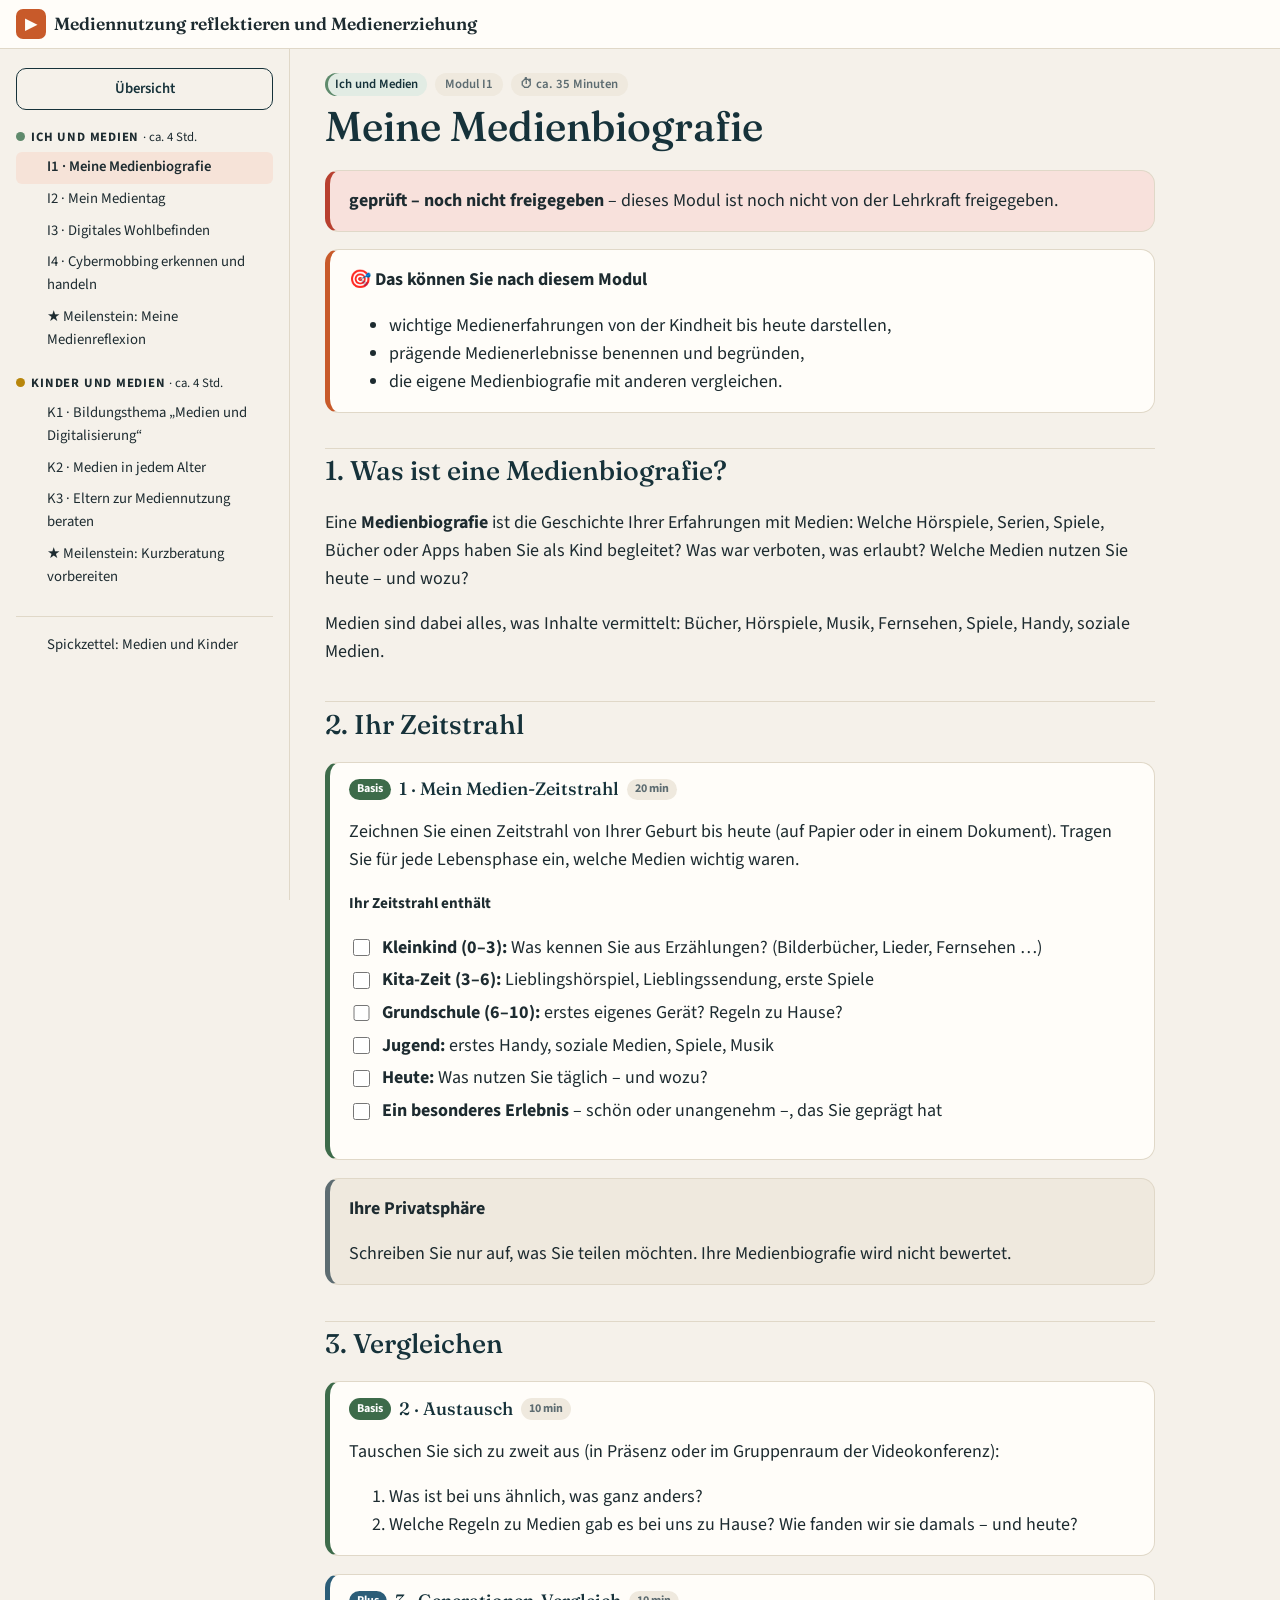
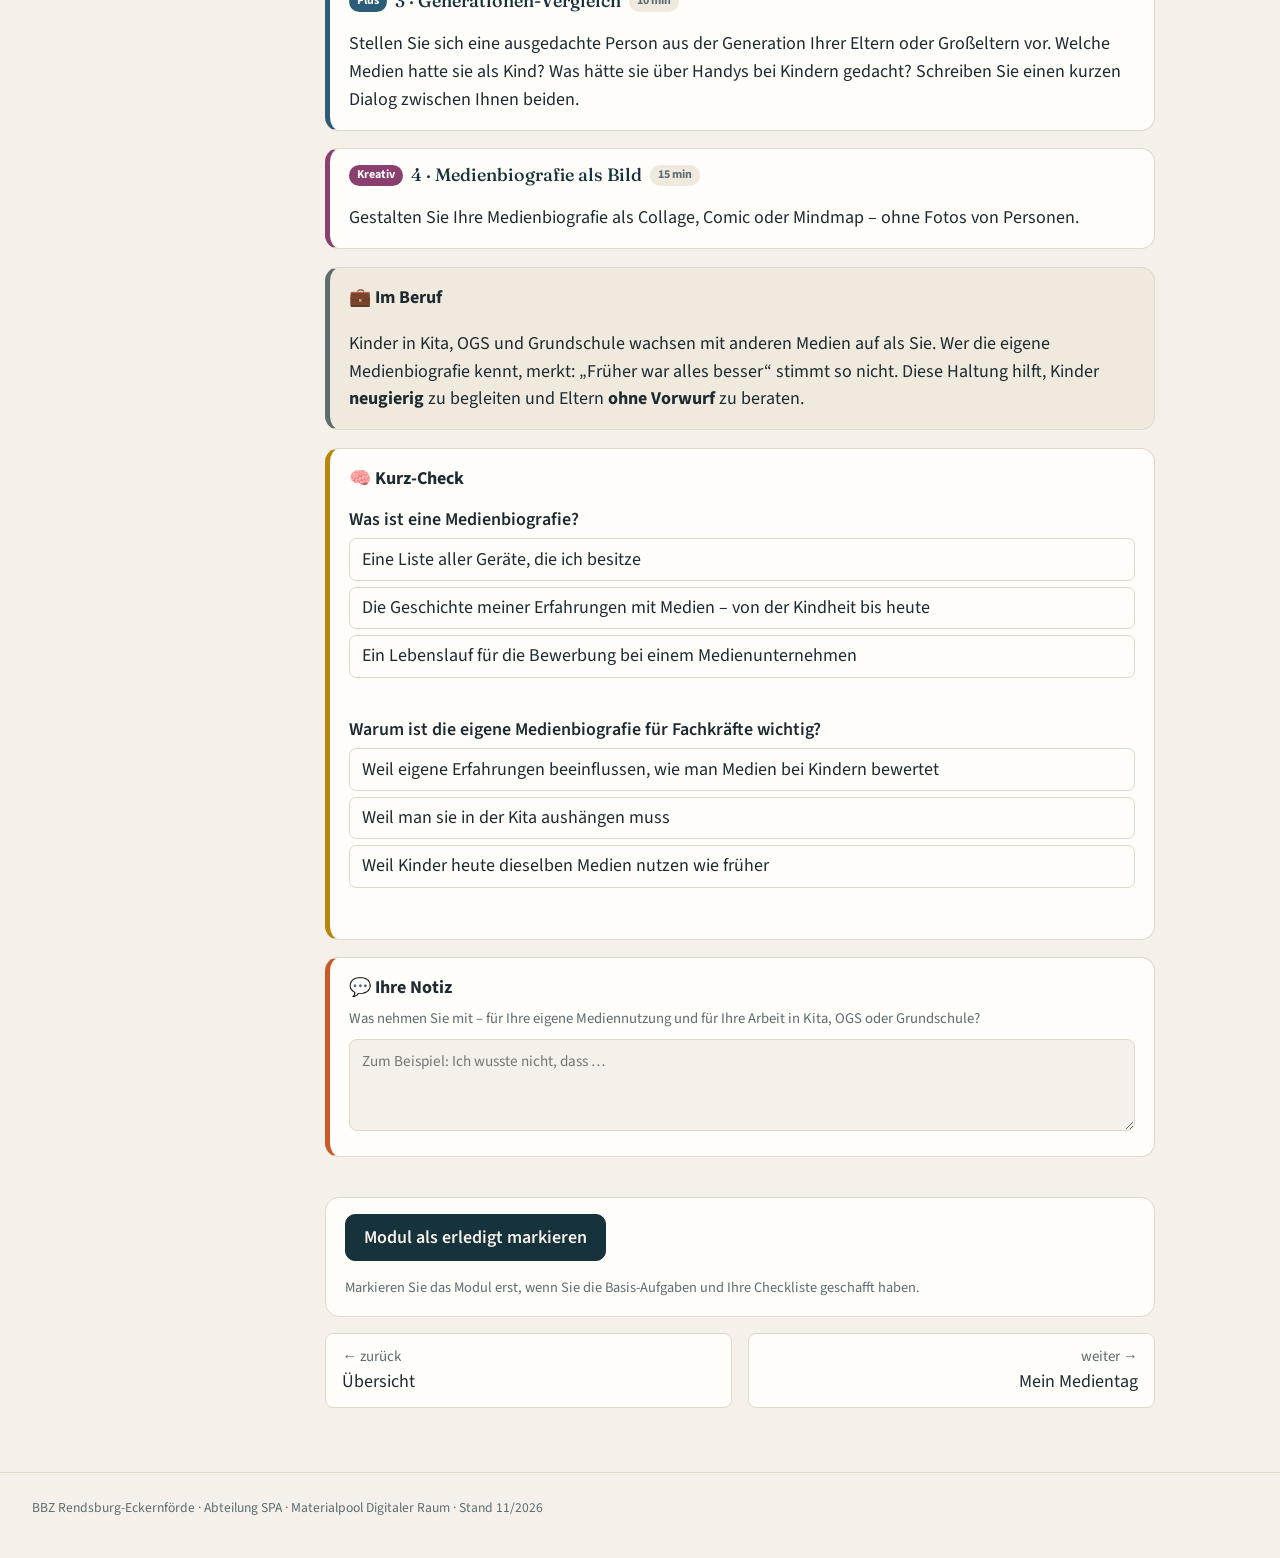
==== docs/i1-meine-medienbiografie.html @ 037537eb "Lernpfad Mediennutzung und Medienerziehung: 9 Module (geprüft), Spickzettel, Lehrkräfteseite, Quelle" ====
<!doctype html>
<html lang="de">
<head>
<meta charset="utf-8">
<meta name="viewport" content="width=device-width, initial-scale=1">
<title>Meine Medienbiografie – Mediennutzung reflektieren und Medienerziehung</title>
<link rel="stylesheet" href="assets/css/style.css">
<link rel="stylesheet" href="assets/css/kurs.css">
<script src="assets/js/kurs.js"></script>
<script src="assets/js/medien.js" defer></script>
<script src="assets/js/app.js" defer></script>
</head>
<body data-module="i1">
<header id="topbar"></header>
<div class="layout">
<nav id="sidebar" aria-label="Lernpfad"></nav>
<main>
<div class="box warn"><strong>geprüft – noch nicht freigegeben</strong> – dieses Modul ist noch nicht von der Lehrkraft freigegeben.</div><div class="box goals"><div class="box-title">🎯 Das können Sie nach diesem Modul</div><ul><li>wichtige Medienerfahrungen von der Kindheit bis heute darstellen,</li><li>prägende Medienerlebnisse benennen und begründen,</li><li>die eigene Medienbiografie mit anderen vergleichen.</li></ul></div><h2>1. Was ist eine Medienbiografie?</h2>
<p>Eine <strong>Medienbiografie</strong> ist die Geschichte Ihrer Erfahrungen mit Medien: Welche Hörspiele, Serien, Spiele, Bücher oder Apps haben Sie als Kind begleitet? Was war verboten, was erlaubt? Welche Medien nutzen Sie heute – und wozu?</p>
<p>Medien sind dabei alles, was Inhalte vermittelt: Bücher, Hörspiele, Musik, Fernsehen, Spiele, Handy, soziale Medien.</p>
<h2>2. Ihr Zeitstrahl</h2>
<div class="box task basis"><div class="task-head"><span class="lvl basis">Basis</span><h3>1 · Mein Medien-Zeitstrahl</h3><span class="lvl time">20 min</span></div><p>Zeichnen Sie einen Zeitstrahl von Ihrer Geburt bis heute (auf Papier oder in einem Dokument). Tragen Sie für jede Lebensphase ein, welche Medien wichtig waren.</p>
<div class="checkliste"><div class="check-title">Ihr Zeitstrahl enthält</div><ul class="check">
<li><strong>Kleinkind (0–3):</strong> Was kennen Sie aus Erzählungen? (Bilderbücher, Lieder, Fernsehen …)</li>
<li><strong>Kita-Zeit (3–6):</strong> Lieblingshörspiel, Lieblingssendung, erste Spiele</li>
<li><strong>Grundschule (6–10):</strong> erstes eigenes Gerät? Regeln zu Hause?</li>
<li><strong>Jugend:</strong> erstes Handy, soziale Medien, Spiele, Musik</li>
<li><strong>Heute:</strong> Was nutzen Sie täglich – und wozu?</li>
<li><strong>Ein besonderes Erlebnis</strong> – schön oder unangenehm –, das Sie geprägt hat</li>
</ul>
</div></div><div class="box note"><div class="box-title">Ihre Privatsphäre</div><p>Schreiben Sie nur auf, was Sie teilen möchten. Ihre Medienbiografie wird nicht bewertet.</p>
</div><h2>3. Vergleichen</h2>
<div class="box task basis"><div class="task-head"><span class="lvl basis">Basis</span><h3>2 · Austausch</h3><span class="lvl time">10 min</span></div><p>Tauschen Sie sich zu zweit aus (in Präsenz oder im Gruppenraum der Videokonferenz):</p>
<ol>
<li>Was ist bei uns ähnlich, was ganz anders?</li>
<li>Welche Regeln zu Medien gab es bei uns zu Hause? Wie fanden wir sie damals – und heute?</li>
</ol>
</div><div class="box task plus"><div class="task-head"><span class="lvl plus">Plus</span><h3>3 · Generationen-Vergleich</h3><span class="lvl time">10 min</span></div><p>Stellen Sie sich eine ausgedachte Person aus der Generation Ihrer Eltern oder Großeltern vor. Welche Medien hatte sie als Kind? Was hätte sie über Handys bei Kindern gedacht? Schreiben Sie einen kurzen Dialog zwischen Ihnen beiden.</p>
</div><div class="box task kreativ"><div class="task-head"><span class="lvl kreativ">Kreativ</span><h3>4 · Medienbiografie als Bild</h3><span class="lvl time">15 min</span></div><p>Gestalten Sie Ihre Medienbiografie als Collage, Comic oder Mindmap – ohne Fotos von Personen.</p>
</div><div class="box note"><div class="box-title">💼 Im Beruf</div><p>Kinder in Kita, OGS und Grundschule wachsen mit anderen Medien auf als Sie. Wer die eigene Medienbiografie kennt, merkt: „Früher war alles besser“ stimmt so nicht. Diese Haltung hilft, Kinder <strong>neugierig</strong> zu begleiten und Eltern <strong>ohne Vorwurf</strong> zu beraten.</p>
</div><div class="box quiz"><div class="box-title">🧠 Kurz-Check</div><div class="qa" data-right="2"><p class="q">Was ist eine Medienbiografie?</p><ol><li>Eine Liste aller Geräte, die ich besitze</li><li>Die Geschichte meiner Erfahrungen mit Medien – von der Kindheit bis heute</li><li>Ein Lebenslauf für die Bewerbung bei einem Medienunternehmen</li></ol><p class="fb" data-ok="Genau. Es geht um Ihre Erlebnisse mit Medien und wie sie Sie geprägt haben." data-no="Eine Medienbiografie erzählt Ihre Geschichte mit Medien – nicht nur, welche Geräte Sie haben."></p></div><div class="qa" data-right="1"><p class="q">Warum ist die eigene Medienbiografie für Fachkräfte wichtig?</p><ol><li>Weil eigene Erfahrungen beeinflussen, wie man Medien bei Kindern bewertet</li><li>Weil man sie in der Kita aushängen muss</li><li>Weil Kinder heute dieselben Medien nutzen wie früher</li></ol><p class="fb" data-ok="Richtig. Wer seine eigene Prägung kennt, urteilt über die Mediennutzung von Kindern und Eltern fairer." data-no="Es geht um die eigene Haltung: Unsere Erfahrungen prägen, wie wir Medien bei Kindern sehen."></p></div></div>
</main>
</div>
<footer class="site">BBZ Rendsburg-Eckernförde · Abteilung SPA · Materialpool Digitaler Raum · Stand 11/2026</footer>
</body>
</html>
---- docs/assets/css/style.css ----
/* Lernpfad-Baukasten – gemeinsames Design aller Lernpfade (BBZ Rendsburg-Eckernförde).
   Kursspezifisches (Farben der Stufen und Varianten) steht in kurs.css, die bauen.py erzeugt.
   Schriften lokal eingebunden (SIL Open Font License, siehe assets/fonts/). */

@font-face {
  font-family: "Fraunces"; font-style: normal; font-display: swap; font-weight: 100 900;
  src: url(../fonts/fraunces-latin-opsz-normal.woff2) format("woff2-variations");
}
@font-face {
  font-family: "Source Sans 3"; font-style: normal; font-display: swap; font-weight: 200 900;
  src: url(../fonts/source-sans-3-latin-wght-normal.woff2) format("woff2-variations");
}
@font-face {
  font-family: "Source Sans 3"; font-style: italic; font-display: swap; font-weight: 200 900;
  src: url(../fonts/source-sans-3-latin-wght-italic.woff2) format("woff2-variations");
}

:root {
  --bg: #f5f1ea;
  --surface: #fffdf9;
  --surface-2: #efe9de;
  --text: #1d2b30;
  --deep: #16323a;
  --muted: #5d6c71;
  --border: #e0d8c8;
  --accent: #c85a2a;
  --accent-soft: #f6e3d8;
  /* Farbplätze für Stufen (kurs.css ordnet die Stufen zu) */
  --lv-1: #5f8a6c; --lv-1-soft: #e2ece4;
  --lv-2: #b8860b; --lv-2-soft: #f5ebd0;
  --lv-3: #c85a2a; --lv-3-soft: #f6e3d8;
  --lv-4: #2b6f7c; --lv-4-soft: #dcecef;
  --lv-5: #7a5a9a; --lv-5-soft: #ece4f3;
  --ok: #3d7a4d;
  --ok-soft: #e2eee4;
  --warn: #7d5e08;
  --warn-soft: #fbf0d2;
  --bad: #b8402f;
  --bad-soft: #f8e1dc;
  /* Farbplätze für Varianten des Umschalters (z. B. zwei Programme) */
  --v-1: #b7472a;
  --v-2: #2b6f7c;
  --v-3: #7a5a9a;
  --hl: #d99a1e;
  --radius: 14px;
  --shadow: none;
  --font: "Source Sans 3", Arial, sans-serif;
  --font-head: "Fraunces", Georgia, serif;
}

@media (prefers-color-scheme: dark) {
  :root {
    --bg: #121c1f;
    --surface: #1a272b;
    --surface-2: #223237;
    --text: #e7ecec;
    --deep: #cfe0e2;
    --muted: #9fb0b4;
    --border: #2c3d42;
    --accent: #ec8a5a;
    --accent-soft: #3a2820;
    --lv-1: #8fbf9b; --lv-1-soft: #1f3327;
    --lv-2: #e2b34a; --lv-2-soft: #3a3016;
    --lv-3: #ec8a5a; --lv-3-soft: #3a2820;
    --lv-4: #6cc3d1; --lv-4-soft: #17333a;
    --lv-5: #b99ad8; --lv-5-soft: #2d2438;
    --ok: #8fbf9b; --ok-soft: #1f3327;
    --warn: #e2b34a; --warn-soft: #3a3016;
    --bad: #f08a7a; --bad-soft: #3d201c;
    --v-1: #f08a6a;
    --v-2: #6cc3d1;
    --v-3: #b99ad8;
    --hl: #e2b34a;
  }
}

* { box-sizing: border-box; }
html { scroll-behavior: smooth; }
body {
  margin: 0;
  background: var(--bg);
  color: var(--text);
  font-family: var(--font);
  font-size: 18px;
  line-height: 1.55;
}
img { max-width: 100%; height: auto; }
a { color: var(--accent); }
h1, h2, h3 { font-family: var(--font-head); font-weight: 500; color: var(--deep); line-height: 1.15; }
h4 { line-height: 1.25; }
h2 { margin-top: 2.2rem; padding-top: .4rem; border-top: 1px solid var(--border); }
h3 { margin-top: 1.6rem; }

/* ---------- Kopfzeile ---------- */
.topbar {
  position: sticky; top: 0; z-index: 20;
  display: flex; align-items: center; gap: 1rem; flex-wrap: wrap;
  padding: .55rem 1rem;
  background: var(--surface);
  border-bottom: 1px solid var(--border);
}
.brand { font-family: var(--font-head); font-weight: 600; font-size: 1.1rem; text-decoration: none; color: var(--text); display: flex; align-items: center; gap: .5rem; }
.brand .logo {
  width: 30px; height: 30px; border-radius: 7px; background: var(--accent); color: var(--surface);
  display: grid; place-items: center; font-size: 15px; font-weight: 800;
}
.topbar .spacer { flex: 1; }
.menu-btn { display: none; }

.app-switch { display: inline-flex; border: 1px solid var(--border); border-radius: 999px; overflow: hidden; }
.app-switch button {
  border: 0; background: transparent; color: var(--text); font: inherit; font-size: .88rem;
  padding: .3rem .8rem; cursor: pointer;
}
.app-switch button[aria-pressed="true"] { background: var(--text); color: var(--bg); }
.app-switch-label { font-size: .85rem; color: var(--muted); }
@media (max-width: 560px) { .app-switch-label { display: none; } }

/* ---------- Layout ---------- */
.layout { display: grid; grid-template-columns: 290px minmax(0, 1fr); max-width: 1320px; margin: 0 auto; }
.layout.wide { grid-template-columns: minmax(0, 1fr); }
#sidebar {
  position: sticky; top: var(--topbar-h, 52px); align-self: start;
  height: calc(100vh - var(--topbar-h, 52px)); overflow-y: auto; overscroll-behavior: contain;
  padding: 1.2rem 1rem 2rem; border-right: 1px solid var(--border);
  font-size: .92rem;
}
#sidebar h4 { margin: 1.2rem 0 .4rem; font-size: .8rem; text-transform: uppercase; letter-spacing: .06em; }
#sidebar h4 .dot { display: inline-block; width: 9px; height: 9px; border-radius: 50%; margin-right: .4rem; }
#sidebar ul { list-style: none; margin: 0; padding: 0; }
#sidebar li a {
  display: flex; gap: .45rem; align-items: baseline;
  padding: .28rem .5rem; border-radius: 6px; text-decoration: none; color: var(--text);
}
#sidebar li a:hover { background: var(--surface-2); }
#sidebar li a.current { background: var(--accent-soft); font-weight: 600; }
#sidebar li a .tick { width: 1.1em; flex: none; color: var(--ok); }
#sidebar .extra { margin-top: 1.4rem; border-top: 1px solid var(--border); padding-top: .8rem; }

main { padding: 1.5rem 2.2rem 4rem; max-width: 900px; width: 100%; }
.layout.wide main { max-width: 1100px; margin: 0 auto; }

@media (max-width: 900px) {
  .layout { grid-template-columns: minmax(0, 1fr); }
  #sidebar {
    display: none; position: fixed; top: var(--topbar-h, 52px); left: 0; right: 0; bottom: 0;
    height: auto; max-height: none; align-self: stretch; z-index: 15;
    background: var(--surface); border: 0; -webkit-overflow-scrolling: touch;
  }
  body.nav-open #sidebar { display: block; }
  body.nav-open { overflow: hidden; }
  .menu-btn { display: inline-block; border: 1px solid var(--border); background: var(--surface); color: var(--text); border-radius: 8px; padding: .25rem .6rem; font: inherit; }
  main { padding: 1rem 16px 3rem; }
  body { font-size: 16px; }
}

/* ---------- Modulkopf ---------- */
.mod-head { margin-bottom: 1.2rem; }
.badges { display: flex; gap: .5rem; flex-wrap: wrap; margin-bottom: .4rem; }
.badge {
  display: inline-block; font-size: .8rem; font-weight: 600; padding: .12rem .6rem; border-radius: 999px;
  background: var(--surface-2); color: var(--muted);
}
.mod-head h1 { margin: .3rem 0 .4rem; font-size: clamp(1.9rem, 4.5vw, 2.6rem); }

/* ---------- Kästen ---------- */
.box {
  background: var(--surface); border: 1px solid var(--border); border-radius: var(--radius);
  padding: 1rem 1.2rem; margin: 1.1rem 0; box-shadow: var(--shadow);
}
.box > :first-child { margin-top: 0; }
.box > :last-child { margin-bottom: 0; }
.box .box-title { font-weight: 700; display: flex; gap: .5rem; align-items: center; margin-bottom: .4rem; }
.goals { border-left: 5px solid var(--accent); }
.tip { border-left: 5px solid var(--ok); background: var(--ok-soft); }
.design { border-left: 5px solid var(--hl); background: var(--warn-soft); }
.warn { border-left: 5px solid var(--bad); background: var(--bad-soft); }
.note { border-left: 5px solid var(--muted); background: var(--surface-2); }

/* App-spezifische Anleitungen */
.how { border-top: 4px solid var(--border); }
.how .app-label {
  display: inline-block; font-size: .78rem; font-weight: 700; letter-spacing: .03em; color: var(--surface);
  padding: .1rem .55rem; border-radius: 5px; margin-bottom: .5rem;
}
html[data-app="both"] .both-grid { display: grid; grid-template-columns: 1fr 1fr; gap: 1rem; align-items: start; }
html[data-app="both"] .both-grid > .box { margin: 0; }
@media (max-width: 900px) { html[data-app="both"] .both-grid { display: block; } html[data-app="both"] .both-grid > .box { margin: 1rem 0; } }

ol.steps, .schritte ol { padding-left: 1.4rem; }
ol.steps > li, .schritte ol > li { margin: .35rem 0; }
ol.steps > li::marker, .schritte ol > li::marker { font-weight: 700; color: var(--accent); }

/* Menüpfade und Tasten */
.path { white-space: normal; }
.path .seg {
  display: inline-block; padding: 0 .4rem; margin: .1rem 0; border-radius: 5px;
  background: var(--surface-2); border: 1px solid var(--border); font-weight: 600; font-size: .93em;
}
.path .sep { color: var(--muted); margin: 0 .2rem; }
kbd {
  display: inline-block; font-family: inherit; font-size: .85em; font-weight: 600;
  padding: .02rem .4rem; border: 1px solid var(--border); border-bottom-width: 3px;
  border-radius: 5px; background: var(--surface);
}

/* ---------- Ribbon-Schema ---------- */
figure { margin: 1.1rem 0; }
figcaption { font-size: .88rem; color: var(--muted); margin-top: .35rem; }
.ribbon {
  border: 1px solid var(--border); border-radius: 8px; overflow: hidden;
  background: var(--surface); font-size: .82rem; box-shadow: var(--shadow);
}
.ribbon .rb-title {
  display: flex; align-items: center; gap: .5rem; padding: .25rem .6rem; color: var(--surface); font-weight: 600; font-size: .78rem;
}
.ribbon .rb-tabs { display: flex; flex-wrap: wrap; gap: 0; padding: 0 .3rem; background: var(--surface-2); border-bottom: 1px solid var(--border); }
.ribbon .rb-tab { padding: .25rem .45rem; color: var(--muted); white-space: nowrap; }
.ribbon .rb-tab.on {
  color: var(--text); font-weight: 700; background: var(--surface);
  border: 1px solid var(--border); border-bottom-color: var(--surface); margin-bottom: -1px;
  border-radius: 6px 6px 0 0; outline: 3px solid var(--hl); outline-offset: -3px;
}
.ribbon .rb-body { display: flex; flex-wrap: wrap; gap: .4rem; padding: .55rem; align-items: stretch; }
.ribbon .rb-group {
  display: flex; flex-direction: column; justify-content: space-between;
  border: 1px solid var(--border); border-radius: 6px; padding: .3rem .4rem .2rem; min-width: 60px;
  background: var(--surface);
}
.ribbon .rb-btns { display: flex; flex-wrap: wrap; gap: .25rem; }
.ribbon .rb-btn {
  position: relative; padding: .28rem .5rem; border-radius: 5px; border: 1px solid transparent; white-space: nowrap;
}
.ribbon .rb-btn.on { border: 2px solid var(--hl); background: var(--warn-soft); font-weight: 700; }
.ribbon .rb-btn .num {
  position: absolute; top: -9px; right: -9px; width: 18px; height: 18px; border-radius: 50%;
  background: var(--hl); color: #111; font-size: .7rem; font-weight: 800; display: grid; place-items: center;
}
.ribbon .rb-glabel { text-align: center; color: var(--muted); font-size: .72rem; margin-top: .25rem; }
.ribbon .rb-menu {
  margin: 0 .5rem .6rem auto; max-width: 320px; border: 1px solid var(--border); border-radius: 6px;
  background: var(--surface); box-shadow: 0 4px 14px rgba(0,0,0,.12); overflow: hidden;
}
.ribbon .rb-menu .rb-mhead { font-size: .72rem; color: var(--muted); padding: .3rem .6rem 0; }
.ribbon .rb-menu div.it { padding: .25rem .6rem; }
.ribbon .rb-menu div.it.on { background: var(--warn-soft); font-weight: 700; border-left: 4px solid var(--hl); }

/* rechte Seitenleiste (OnlyOffice) bzw. Aufgabenbereich (PowerPoint) */
.sidepanel {
  max-width: 340px; border: 1px solid var(--border); border-radius: 8px; background: var(--surface);
  font-size: .82rem; box-shadow: var(--shadow); overflow: hidden;
}
.sidepanel .sp-head { padding: .35rem .7rem; font-weight: 700; color: var(--surface); }
.sidepanel .sp-row { padding: .25rem .7rem; border-top: 1px solid var(--border); }
.sidepanel .sp-row.h { color: var(--muted); font-size: .72rem; text-transform: uppercase; letter-spacing: .05em; background: var(--surface-2); }
.sidepanel .sp-row.on { background: var(--warn-soft); font-weight: 700; border-left: 4px solid var(--hl); }

/* Screenshot-Platzhalter */
.shot img { border: 1px solid var(--border); border-radius: 8px; display: block; cursor: zoom-in; }
.shot .placeholder {
  border: 2px dashed var(--border); border-radius: 8px; padding: 1rem; background: var(--surface-2);
  color: var(--muted); font-size: .88rem;
}
.shot .placeholder strong { color: var(--text); }
.shot .placeholder code { font-size: .8rem; word-break: break-all; }

/* ---------- Videos ---------- */
.media { display: grid; gap: .6rem; }
.media-item {
  display: flex; gap: .8rem; align-items: flex-start; padding: .6rem .8rem;
  border: 1px solid var(--border); border-radius: 8px; background: var(--surface); text-decoration: none; color: var(--text);
}
.media-item:hover { border-color: var(--accent); }
.media-item .ico {
  flex: none; width: 36px; height: 36px; border-radius: 8px; display: grid; place-items: center; color: var(--surface); font-size: 1rem;
}
.media-item .meta { font-size: .8rem; color: var(--muted); }
.media-item .t { font-weight: 600; }

/* ---------- Aufgaben ---------- */
.task { border-left: 5px solid var(--accent); }
.task .task-head { display: flex; flex-wrap: wrap; gap: .5rem; align-items: center; margin-bottom: .3rem; }
.task .task-head h3 { margin: 0; font-size: 1.12rem; }
.lvl {
  font-size: .75rem; font-weight: 700; padding: .08rem .5rem; border-radius: 999px; color: #fff;
}
.lvl.basis { background: #3d6b4a; }
.lvl.plus { background: #2b5d78; }
.lvl.kreativ { background: #8a3f6e; }
.lvl.time { background: var(--surface-2); color: var(--muted); }
.task.basis { border-left-color: #3d6b4a; }
.task.plus { border-left-color: #2b5d78; }
.task.kreativ { border-left-color: #8a3f6e; }

ul.check { list-style: none; padding-left: 0; }
ul.check li { display: flex; gap: .55rem; align-items: flex-start; margin: .3rem 0; }
ul.check input { margin-top: .35rem; width: 1.05rem; height: 1.05rem; accent-color: var(--ok); flex: none; }
ul.check li.done label { color: var(--muted); }
.check-title { font-weight: 700; margin-top: .8rem; font-size: .95rem; }

details {
  border: 1px solid var(--border); border-radius: 8px; padding: .5rem .8rem; margin: .7rem 0; background: var(--surface);
}
details summary { cursor: pointer; font-weight: 600; }
details[open] summary { margin-bottom: .4rem; }

/* ---------- Quiz ---------- */
.quiz { border-left: 5px solid var(--lv-2); }
.quiz .q { font-weight: 600; margin: .8rem 0 .3rem; }
.quiz ol { list-style: none; padding: 0; margin: 0; display: grid; gap: .35rem; }
.quiz li button {
  width: 100%; text-align: left; font: inherit; color: var(--text); cursor: pointer;
  padding: .4rem .7rem; border: 1px solid var(--border); border-radius: 7px; background: var(--surface);
}
.quiz li button:hover { border-color: var(--lv-2); }
.quiz li button.right { background: var(--ok-soft); border-color: var(--ok); }
.quiz li button.wrong { background: var(--bad-soft); border-color: var(--bad); }
.quiz .fb { min-height: 1.4em; margin: .3rem 0 .6rem; font-size: .92rem; }

/* ---------- Notizen, Selbstcheck, Ampel ---------- */
textarea {
  width: 100%; min-height: 80px; font: inherit; font-size: .95rem; padding: .6rem .7rem;
  border-radius: 8px; border: 1px solid var(--border); background: var(--bg); color: var(--text); resize: vertical;
}
.note-box { border-left: 5px solid var(--accent); }
.selfcheck .scq { margin: 0 0 1rem; }
.selfcheck .scq p { margin: 0 0 .4rem; font-weight: 600; }
.opts { display: flex; flex-wrap: wrap; gap: .5rem; }
.opts label {
  display: flex; align-items: center; gap: .4rem; padding: .35rem .85rem; cursor: pointer;
  border: 1px solid var(--border); border-radius: 999px; background: var(--bg);
}
.opts input { accent-color: var(--accent); }
.opts label:has(input:checked) { border-color: var(--accent); background: var(--accent-soft); }
#suggest { min-height: 1.6em; margin: .2rem 0 0; }
.ampel { display: grid; gap: .5rem; margin: .6rem 0; }
.ampel > div { display: flex; gap: .6rem; align-items: flex-start; padding: .5rem .7rem; border-radius: 8px; background: var(--surface); border: 1px solid var(--border); }
.ampel .dot { flex: none; width: 13px; height: 13px; border-radius: 50%; margin-top: .4rem; }
.ampel .g { background: #16a34a; } .ampel .y { background: #eab308; } .ampel .r { background: #dc2626; }

/* ---------- Abschluss & Pager ---------- */
.done-wrap { margin: 2.5rem 0 1rem; padding: 1rem 1.2rem; border-radius: var(--radius); background: var(--surface); border: 1px solid var(--border); display: flex; gap: 1rem; align-items: center; flex-wrap: wrap; }
.btn {
  display: inline-block; font: inherit; font-weight: 600; cursor: pointer; text-decoration: none;
  padding: .55rem 1.1rem; border-radius: 10px; border: 1px solid var(--deep); background: var(--deep); color: var(--bg);
}
.btn.secondary { background: transparent; color: var(--deep); }
.btn.is-done { background: var(--ok); border-color: var(--ok); }
.pager { display: flex; justify-content: space-between; gap: 1rem; margin-top: 1rem; }
.pager a { flex: 1; padding: .7rem 1rem; border: 1px solid var(--border); border-radius: 8px; text-decoration: none; color: var(--text); background: var(--surface); }
.pager a:hover { border-color: var(--accent); }
.pager a small { display: block; color: var(--muted); }
.pager a.next { text-align: right; }

/* ---------- Startseite ---------- */
.hero { padding: 2rem 0 1rem; }
.hero { position: relative; }
.hero h1 { font-size: clamp(2.2rem, 6vw, 3.4rem); margin: 0 0 .5rem; max-width: 16ch; }
.hero .logo-bbz { position: absolute; top: 1.2rem; right: 0; width: 120px; height: auto; border-radius: 6px; }
@media (max-width: 560px) { .hero .logo-bbz { width: 84px; top: .8rem; } .hero h1 { max-width: 11ch; } }
.hero p.lead { font-size: 1.15rem; color: var(--muted); max-width: 60ch; }
.levels { display: grid; grid-template-columns: repeat(3, 1fr); gap: 1rem; margin: 1.5rem 0; }
.levels.two { grid-template-columns: repeat(2, 1fr); }
@media (max-width: 900px) { .levels, .levels.two { grid-template-columns: 1fr; } }
.level-card {
  background: var(--surface); border: 1px solid var(--border); border-radius: var(--radius); padding: 1.1rem 1.2rem;
  border-top: 6px solid var(--border); box-shadow: var(--shadow); display: flex; flex-direction: column;
}
.level-card h2 { border: 0; margin: 0 0 .3rem; padding: 0; }
.level-card ul { padding-left: 1.1rem; margin: .5rem 0 1rem; font-size: .93rem; }
.level-card .btn { margin-top: auto; align-self: flex-start; }
.progress { height: 8px; border-radius: 99px; background: var(--surface-2); overflow: hidden; margin: .4rem 0 .2rem; }
.progress > span { display: block; height: 100%; background: var(--ok); width: 0; transition: width .3s; }
.progress-label { font-size: .8rem; color: var(--muted); }

table { border-collapse: collapse; width: 100%; font-size: .93rem; margin: 1rem 0; }
th, td { border: 1px solid var(--border); padding: .45rem .6rem; text-align: left; vertical-align: top; }
th { background: var(--surface-2); }
.table-wrap { overflow-x: auto; }

.status { font-size: .75rem; font-weight: 700; padding: .05rem .45rem; border-radius: 99px; white-space: nowrap; }
.status.ok { background: var(--ok-soft); color: var(--ok); }
.status.open { background: var(--warn-soft); color: var(--warn); }

footer.site { max-width: 1320px; margin: 0 auto; padding: 1.5rem 2rem 2.5rem; color: var(--muted); font-size: .85rem; border-top: 1px solid var(--border); }

@media print {
  .topbar, #sidebar, .pager, .done-wrap, .app-switch { display: none !important; }
  .layout { display: block; }
  details { break-inside: avoid; }
  details:not([open]) > *:not(summary) { display: none; }
}

/* Übungsdateien */
.download { border-left: 5px solid var(--lv-2); background: var(--lv-2-soft); }
.download .btn { margin-top: .2rem; }

/* Dateinamen-Schema (Farben wie im Tafelbild) */
:root { --fn-ordner: #2e8b3a; --fn-datum: #c62828; --fn-titel: #1565c0; --fn-typ: #c77700; }
@media (prefers-color-scheme: dark) { :root { --fn-ordner: #7fd18a; --fn-datum: #ff8a80; --fn-titel: #82b1ff; --fn-typ: #ffb74d; } }
.fn-ordner { color: var(--fn-ordner); font-weight: 700; }
.fn-datum { color: var(--fn-datum); font-weight: 700; }
.fn-titel { color: var(--fn-titel); font-weight: 700; }
.fn-typ, .fn-version { color: var(--fn-typ); font-weight: 700; }
.fn-demo { font-family: ui-monospace, Consolas, monospace; font-size: .95rem; background: var(--surface); border: 1px solid var(--border); border-radius: 8px; padding: .7rem .9rem; margin: .5rem 0; overflow-x: auto; }
.fn-demo .fn-line { padding-left: 1.5rem; white-space: nowrap; }
.fn-legend { margin: .4rem 0 .6rem; }

/* Moodle-Paket (SCORM): Hinweise statt Links auf andere Module */
.pkg-hint { margin: 0 0 .8rem; font-size: .9rem; color: var(--muted); }
.pkg-link { text-decoration: underline dotted; cursor: help; }
/* Moodle-Paket: Kursnavigation aus Moodle */
.course-nav .nav-sub { margin: .35rem 0 .2rem; }
.course-nav .nav-sub-title { display: block; font-size: .78rem; font-weight: 700; color: var(--muted); padding: .2rem .5rem; }
.course-nav .nav-sub ul { margin: 0 0 0 .4rem; padding-left: .4rem; border-left: 2px solid var(--border); }
.course-nav .nav-sub.locked span, .course-nav .nav-locked { display: flex; gap: .4rem; padding: .35rem .5rem; color: var(--muted); opacity: .75; font-size: .9rem; }
.course-nav .nav-ico { font-size: .85em; }
.pager .pkg-locked { flex: 1; padding: .7rem 1rem; border: 1px dashed var(--border); border-radius: 8px; color: var(--muted); text-align: right; cursor: default; }
.pager .pkg-locked small { display: block; }
.pager .pkg-locked small:last-child { margin-top: .2rem; font-size: .8rem; }
/* Moodle-Startseite „Mein Lernpfad“ */
.continue-box { border-left: 5px solid var(--accent); }
.continue-main { margin: .4rem 0 0; }
.btn.big { font-size: 1.15rem; padding: .8rem 1.4rem; }
.unit-list { list-style: none; padding-left: 0 !important; }
.unit-list li { margin: .15rem 0; }
.muted { color: var(--muted); }
/* Einstufungstest */
.tq ol { list-style: none; padding: 0; margin: 0; display: grid; gap: .35rem; }
.tq li label { display: flex; gap: .5rem; align-items: baseline; padding: .5rem .8rem; border: 1px solid var(--border); border-radius: 8px; background: var(--surface); cursor: pointer; }
.tq li label:hover { border-color: var(--lv-2); }
.tq li label.right { background: var(--ok-soft); border-color: var(--ok); }
.tq li label.wrong { background: var(--bad-soft); border-color: var(--bad); }
.tq .q { font-weight: 600; margin: 1rem 0 .3rem; }
.tq .fb { min-height: 1.2em; margin: .3rem 0 .6rem; font-size: .92rem; }
/* Moodle-Paket: Umschalter Kompaktmodus (Moodle-Kopfzeile aus/ein) */
.kompakt-btn { border: 1px solid var(--border); background: var(--surface); color: var(--text); border-radius: 8px; padding: .2rem .55rem; font: inherit; font-size: 1.05rem; line-height: 1.2; cursor: pointer; margin-left: .4rem; }
.kompakt-btn:hover { border-color: var(--accent); }
/* Zugang (zugang.js, nur Web-Version): Sperrmaske, Code-Feld auf der Übersicht, Schlüssel-Kasten */
html.lp-gesperrt body > *:not(.lp-zugang), html.lp-teil-gesperrt main { visibility: hidden; }
.lp-zugang { position: fixed; inset: 0; z-index: 1000; display: flex; align-items: center; justify-content: center; padding: 16px; background: color-mix(in srgb, var(--bg) 92%, transparent); }
.lp-zugang-box { width: min(420px, 100%); background: var(--surface); color: var(--text); border: 1px solid var(--border); border-radius: var(--radius); box-shadow: var(--shadow); padding: 1.6rem 1.5rem 1.2rem; text-align: center; }
.lp-zugang-box h1 { font-size: 1.35rem; margin: .3rem 0 .5rem; }
.lp-zugang-icon { font-size: 2.2rem; line-height: 1; }
.lp-zugang-text { color: var(--muted); margin: 0 0 1rem; }
.lp-zugang-box label { display: block; font-weight: 600; text-align: left; }
.lp-zugang-box input, .lp-codefeld input { width: 100%; box-sizing: border-box; margin-top: .3rem; padding: .55rem .7rem; font: inherit; border: 1px solid var(--border); border-radius: 8px; background: var(--bg); color: var(--text); }
.lp-zugang-fehler { color: var(--bad); min-height: 1.2em; margin: .4rem 0; font-size: .92rem; }
.lp-codefeld { margin: .4rem 0 .8rem; padding: .6rem .7rem; border: 1px dashed var(--border); border-radius: 8px; font-size: .92rem; }
.lp-codefeld label { display: block; margin-bottom: .4rem; }
.lp-codefeld input { max-width: 14rem; margin: .3rem .4rem 0 0; }
.lp-schluessel { border-top-color: var(--hl); }
.lp-schluessel .lp-code code { font-size: 1.25rem; letter-spacing: .06em; padding: .2rem .6rem; }
---- docs/assets/css/kurs.css ----
/* Erzeugt von bauen.py: Farben der Stufen und Varianten dieses Kurses. */
:root {
  --lv-ich-und-medien: var(--lv-1); --lv-ich-und-medien-soft: var(--lv-1-soft);
  --lv-kinder-und-medien: var(--lv-2); --lv-kinder-und-medien-soft: var(--lv-2-soft);
}
.badge.lv-ich-und-medien { background: var(--lv-ich-und-medien-soft); color: var(--deep); box-shadow: inset 3px 0 0 var(--lv-ich-und-medien); }
.level-card.ich-und-medien { border-top-color: var(--lv-ich-und-medien); }
.badge.lv-kinder-und-medien { background: var(--lv-kinder-und-medien-soft); color: var(--deep); box-shadow: inset 3px 0 0 var(--lv-kinder-und-medien); }
.level-card.kinder-und-medien { border-top-color: var(--lv-kinder-und-medien); }
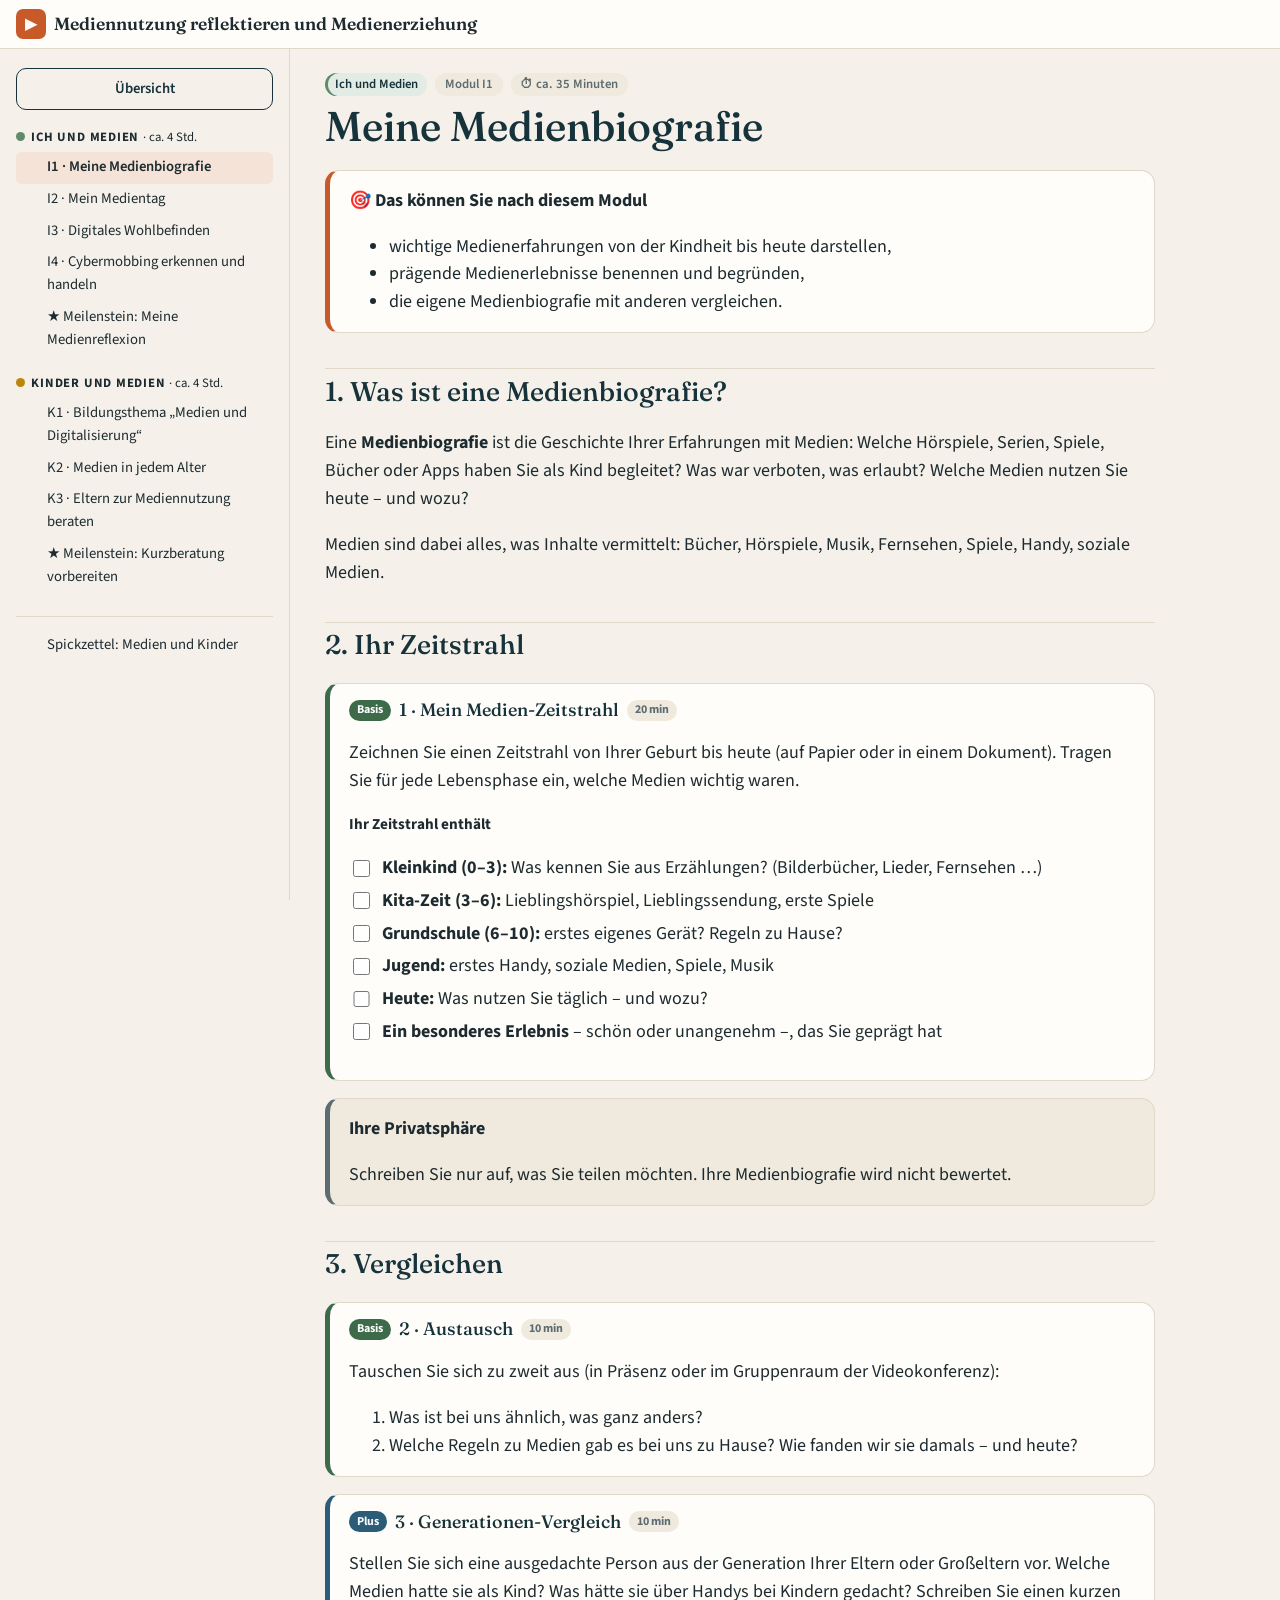
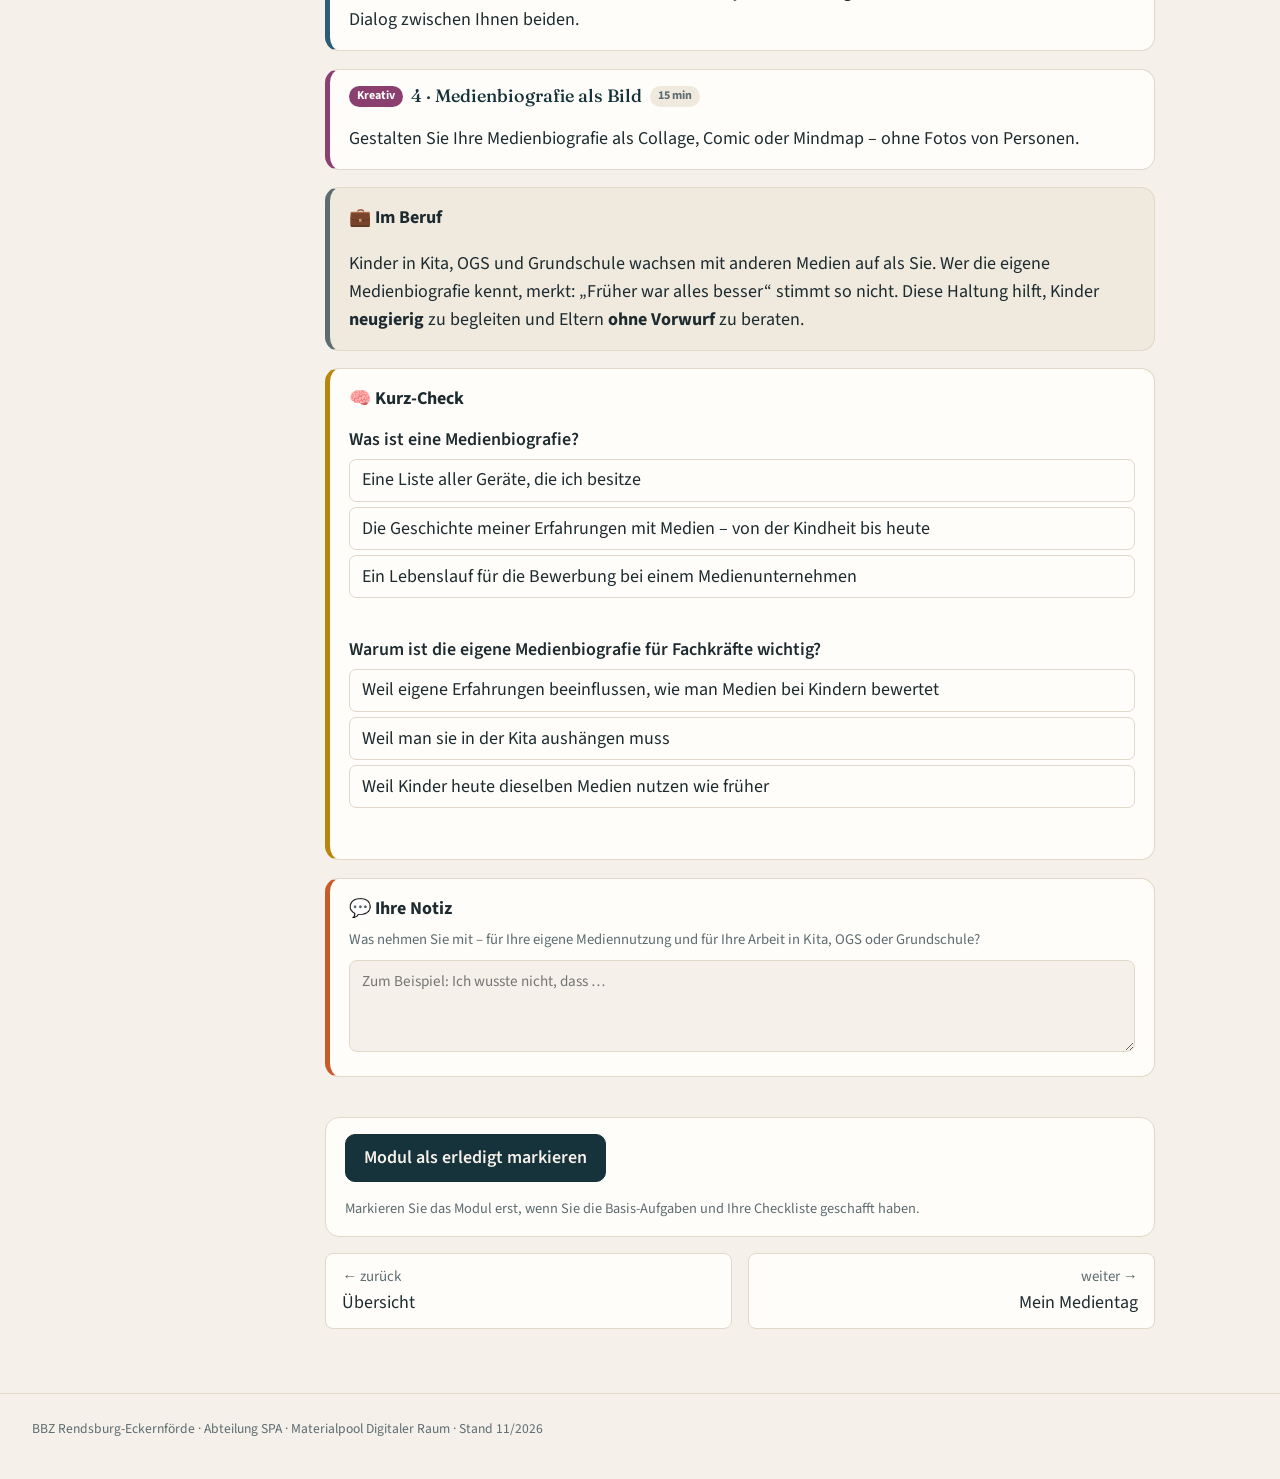
==== commit f9fc12dc: "K1 an Kapitel 3.7 der Bildungsleitlinien ausgerichtet; alle Module freigegeben; Moodle-Kurs in moodl" ====
--- a/docs/i1-meine-medienbiografie.html
+++ b/docs/i1-meine-medienbiografie.html
@@ -15,7 +15,7 @@
 <div class="layout">
 <nav id="sidebar" aria-label="Lernpfad"></nav>
 <main>
-<div class="box warn"><strong>geprüft – noch nicht freigegeben</strong> – dieses Modul ist noch nicht von der Lehrkraft freigegeben.</div><div class="box goals"><div class="box-title">🎯 Das können Sie nach diesem Modul</div><ul><li>wichtige Medienerfahrungen von der Kindheit bis heute darstellen,</li><li>prägende Medienerlebnisse benennen und begründen,</li><li>die eigene Medienbiografie mit anderen vergleichen.</li></ul></div><h2>1. Was ist eine Medienbiografie?</h2>
+<div class="box goals"><div class="box-title">🎯 Das können Sie nach diesem Modul</div><ul><li>wichtige Medienerfahrungen von der Kindheit bis heute darstellen,</li><li>prägende Medienerlebnisse benennen und begründen,</li><li>die eigene Medienbiografie mit anderen vergleichen.</li></ul></div><h2>1. Was ist eine Medienbiografie?</h2>
 <p>Eine <strong>Medienbiografie</strong> ist die Geschichte Ihrer Erfahrungen mit Medien: Welche Hörspiele, Serien, Spiele, Bücher oder Apps haben Sie als Kind begleitet? Was war verboten, was erlaubt? Welche Medien nutzen Sie heute – und wozu?</p>
 <p>Medien sind dabei alles, was Inhalte vermittelt: Bücher, Hörspiele, Musik, Fernsehen, Spiele, Handy, soziale Medien.</p>
 <h2>2. Ihr Zeitstrahl</h2>
